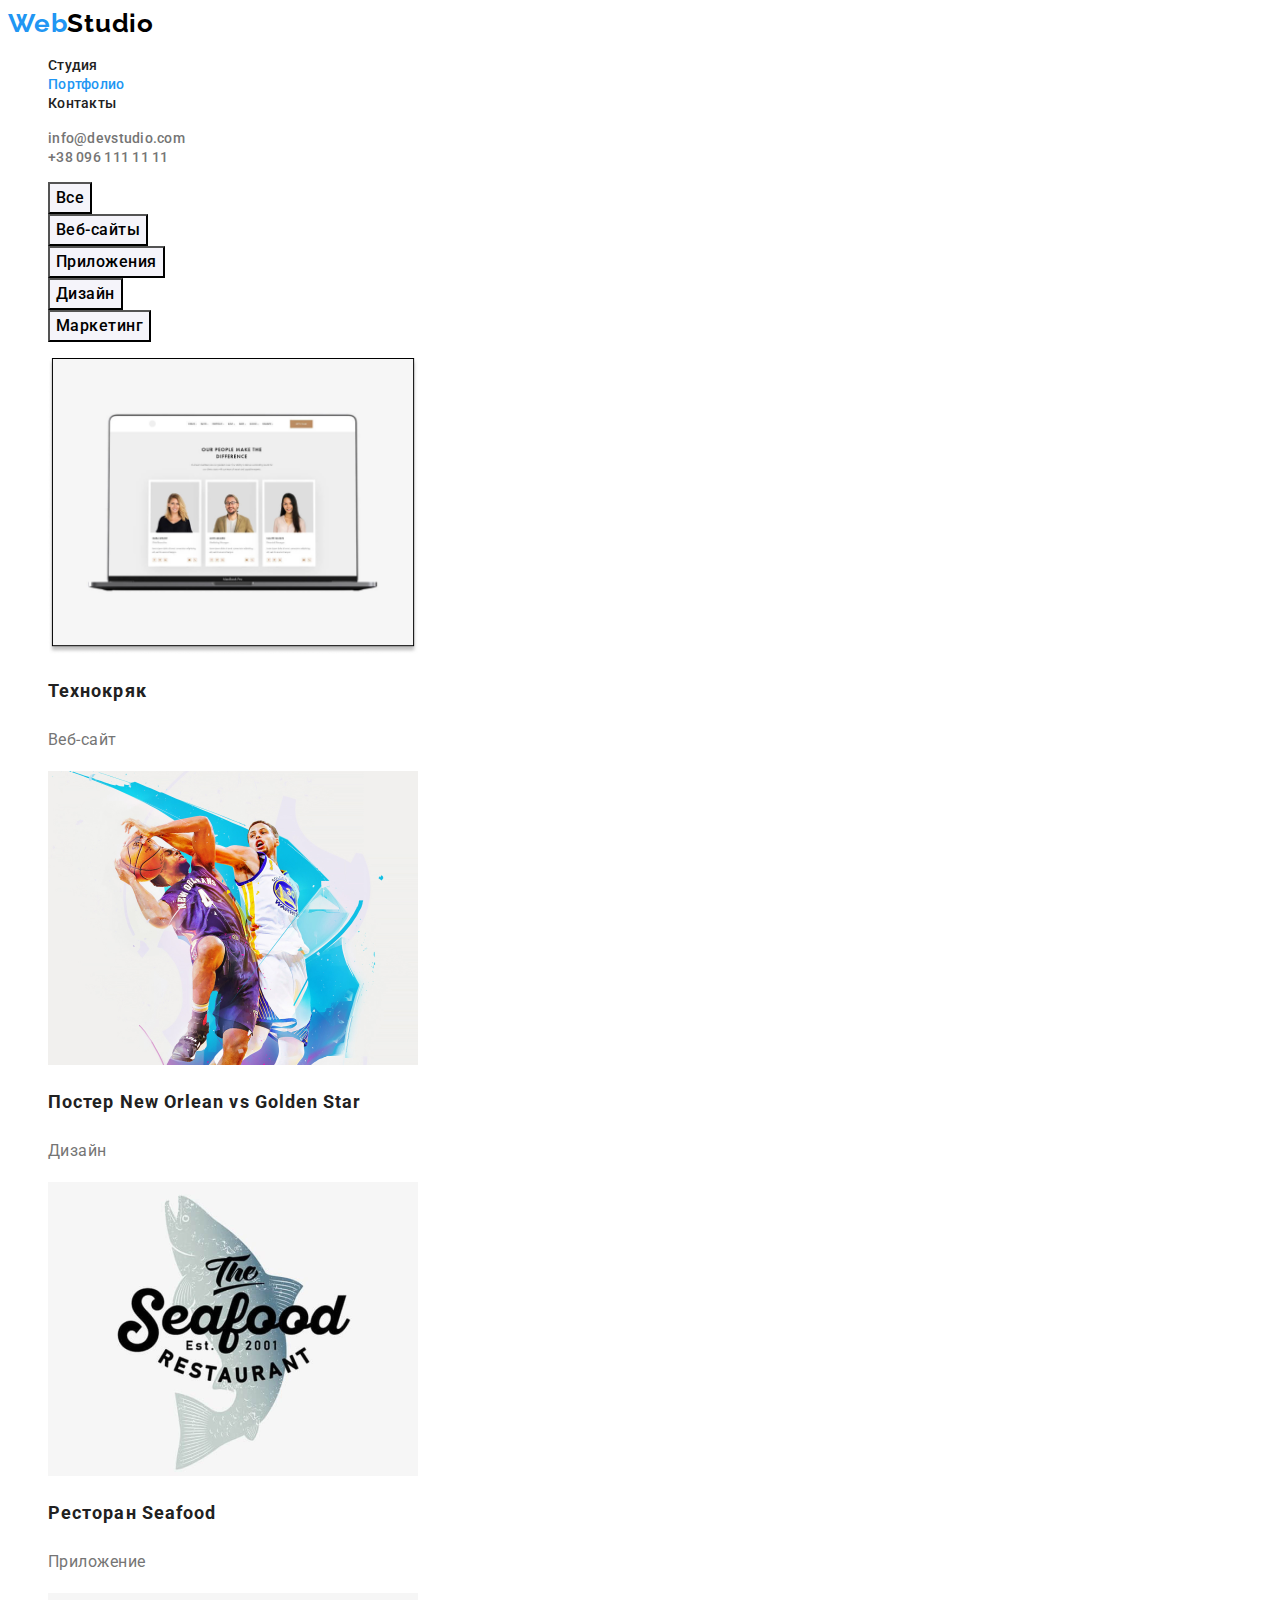
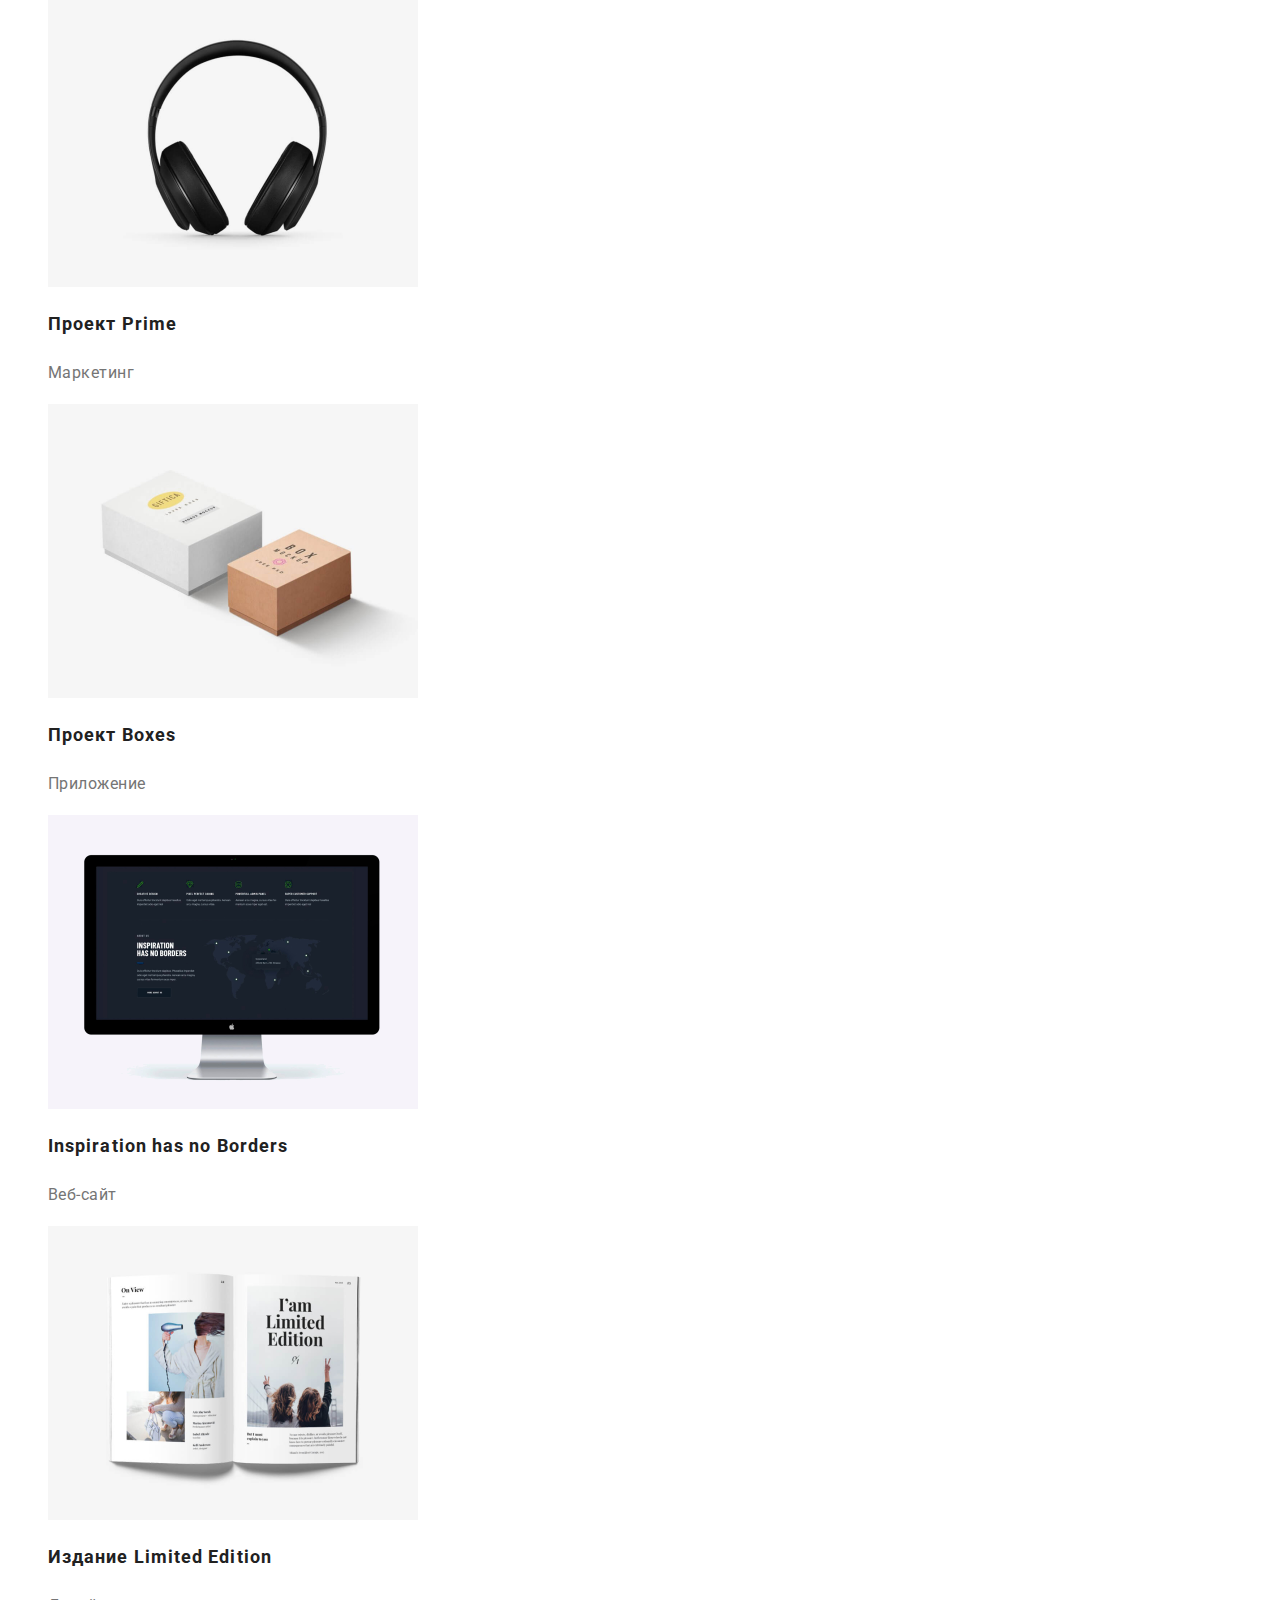
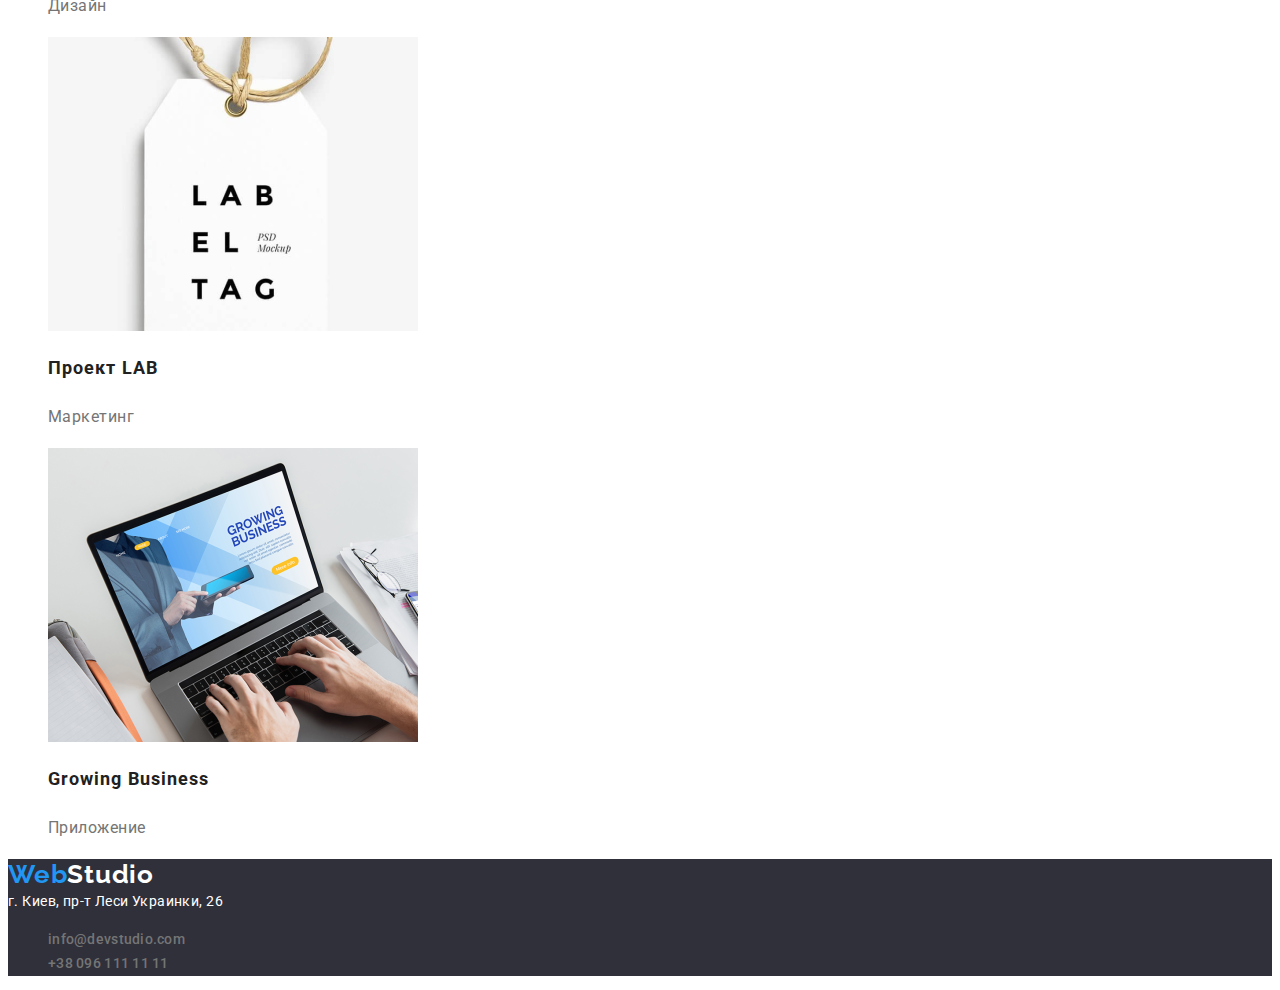
==== portfolio.html @ 5c7b4cb0 "Initial commit" ====
<!DOCTYPE html>
<html lang="en">
  <head>
    <meta charset="UTF-8" />
    <meta http-equiv="X-UA-Compatible" content="IE=edge" />
    <meta name="viewport" content="width=device-width, initial-scale=1.0" />
    <link
      href="https://fonts.googleapis.com/css2?family=Raleway:wght@700&family=Roboto:wght@400;500;700;900&display=swap"
      rel="stylesheet"
    />
    <link rel="stylesheet" href="./css/styles.css" />
    <title>Portfolio</title>
  </head>
  <body>
    <header class="header">
      <nav class="header-nav">
        <a href="./" lang="en" class="logo link">Web<span>Studio</span></a>
        <ul class="header-list">
          <li class="item"><a href="./index.html " class="link">Студия</a></li>
          <li class="item"><a href=" " class="link current">Портфолио</a></li>
          <li class="item"><a href="  " class="link">Контакты</a></li>
        </ul>
      </nav>

      <ul class="contacts">
        <li class="item">
          <a href="mailto:info@devstudio.com" class="header-mail link">info@devstudio.com</a>
        </li>
        <li class="item">
          <a href="tel:+380961111111" class="header-tel link">+38 096 111 11 11</a>
        </li>
      </ul>
    </header>

    <main>
      <section class="projects">
        <h1 class="projects-title">Проекты</h1>
        <ul>
          <li class="item"><button class="projects-button" type="button">Все</button></li>
          <li class="item"><button class="projects-button" type="button">Веб-сайты</button></li>
          <li class="item">
            <button class="projects-button" type="button">Приложения</button>
          </li>
          <li class="item"><button class="projects-button" type="button">Дизайн</button></li>
          <li class="item"><button class="projects-button" type="button">Маркетинг</button></li>
        </ul>

        <ul class="projects-list">
          <li class="item">
            <a href="" class="link">
              <img src="./img/portfolio1.jpeg" alt="открытый веб-сайт на ноутбуке" width="370" />
              <h2 class="title">Технокряк</h2>
              <p class="descr">Веб-сайт</p>
            </a>
          </li>
          <li class="item">
            <a href="" class="link">
              <img src="./img/portfolio2.jpeg" alt="два баскетболиста с мячом" width="370" />
              <h2 class="title">Постер New Orlean vs Golden Star</h2>
              <p class="descr">Дизайн</p>
            </a>
          </li>
          <li class="item">
            <a href="" class="link">
              <img src="./img/portfolio3.jpeg" alt="лого рыбного ресторана" width="370" />
              <h2 class="title">Ресторан Seafood</h2>
              <p class="descr">Приложение</p>
            </a>
          </li>
          <li class="item">
            <a href="" class="link">
              <img src="./img/portfolio4.jpeg" alt="черные наушники" width="370" />
              <h2 class="title">Проект Prime</h2>
              <p class="descr">Маркетинг</p>
            </a>
          </li>
          <li class="item">
            <a href="" class="link">
              <img src="./img/portfolio5.jpeg" alt="две коробки" width="370" />
              <h2 class="title">Проект Boxes</h2>
              <p class="descr">Приложение</p>
            </a>
          </li>
          <li class="item">
            <a href="" class="link">
              <img src="./img/portfolio6.jpeg" alt="открытый веб-сайт на аймаке" width="370" />
              <h2 class="title">Inspiration has no Borders</h2>
              <p class="descr">Веб-сайт</p>
            </a>
          </li>
          <li class="item">
            <a href="" class="link">
              <img src="./img/portfolio7.jpeg" alt="развернутый журнал" width="370" />
              <h2 class="title">Издание Limited Edition</h2>
              <p class="descr">Дизайн</p>
            </a>
          </li>
          <li class="item">
            <a href="" class="link">
              <img src="./img/portfolio8.jpeg" alt="бирка с названием бренда" width="370" />
              <h2 class="title">Проект LAB</h2>
              <p class="descr">Маркетинг</p>
            </a>
          </li>
          <li class="item">
            <a href="" class="link">
              <img src="./img/portfolio9.jpeg" alt="ноутбук с руками на нем" width="370" />
              <h2 class="title">Growing Business</h2>
              <p class="descr">Приложение</p>
            </a>
          </li>
        </ul>
      </section>
    </main>

    <footer class="footer">
      <a href="./" lang="en" class="logo link">Web<span>Studio</span></a>
      <address class="address">
        <a
          class="link map"
          href="https://www.google.com/maps/d/embed?mid=10uSM3H-mIU3GznYo2szRIEphczw&hl=en_US&ehbc=2E312F"
          target="_blank"
          rel="noopener noreferrer"
          >г. Киев, пр-т Леси Украинки, 26</a
        >
        <ul class="contacts">
          <li class="item">
            <a href="mailto:info@devstudio.com" class="header-mail link">info@devstudio.com</a>
          </li>
          <li class="item">
            <a href="tel:+380961111111" class="header-tel link">+38 096 111 11 11</a>
          </li>
        </ul>
      </address>
    </footer>
  </body>
</html>
---- css/styles.css ----
:root {
  --title-text-color: #212121;
  --descr-text-color: #757575;
  --primary-white-color: #ffffff;
  --accent-color: #2196f3;
  --footer-link-color: rgba(255, 255, 255, 0.6);
}

body {
  font-family: Roboto, sans-serif;
  background-color: #ffffff;
  color: var(--title-text-color);
}

.item {
  list-style: none;
}

.link {
  text-decoration: none;
}

.features-title,
.projects-title {
  display: none;
}

/* header */

.logo {
  color: var(--accent-color);
  font-family: "Raleway", sans-serif;
  font-weight: 700;
  font-size: 26px;
  text-decoration: none;
  line-height: 1.19;
  letter-spacing: 0.03em;
}
.logo > span {
  color: #000000;
}
.logo:hover {
  cursor: pointer;
}

.header-list .link {
  font-size: 14px;
  line-height: 1.14;
  letter-spacing: 0.02em;
  font-weight: 500;
  color: var(--title-text-color);
  text-decoration: none;
}

.contacts .link {
  font-size: 14px;
  line-height: 1.14;
  letter-spacing: 0.02em;
  font-weight: 500;
  color: #757575;
  text-decoration: none;
}
.header-list .link:hover,
.header-list .link:focus,
.header-list .link.current,
.contacts .link:hover,
.contacts .link:focus {
  color: var(--accent-color);
}

/* hero section */

.hero {
  background-color: #2f303a;
}
.hero-title {
  font-weight: 900;
  font-size: 44px;
  line-height: 1.36;
  text-align: center;
  letter-spacing: 0.06em;
  text-transform: uppercase;
  color: var(--primary-white-color);
}
.hero-button {
  font-family: inherit;
  font-weight: 700;
  font-size: 16px;
  line-height: 1.88;
  text-align: center;
  letter-spacing: 0.06em;
  background: var(--accent-color);
  color: var(--primary-white-color);
  cursor: pointer;
}

/* features */

.features .title {
  font-weight: 700;
  font-size: 14px;
  line-height: 1.14;
  letter-spacing: 0.03em;
  text-transform: uppercase;
}

.features .descr {
  font-weight: 400;
  font-size: 14px;
  line-height: 1.71;
  letter-spacing: 0.03em;
  color: var(--descr-text-color);
}

/* services */

.services .services-title {
  font-weight: 700;
  font-size: 36px;
  line-height: 1.17;
  text-align: center;
  letter-spacing: 0.03em;
}

/* team */

.team {
  background-color: #f5f4fa;
}
.team-title {
  font-weight: 700;
  font-size: 36px;
  line-height: 1.17;
  text-align: center;
  letter-spacing: 0.03em;
}
.team .name {
  font-weight: 500;
  font-size: 16px;
  line-height: 1.19;
  letter-spacing: 0.03em;
}
.team .descr {
  font-size: 16px;
  line-height: 1.19;
  letter-spacing: 0.03em;
  color: var(--descr-text-color);
}

/* footer */

.footer {
  background-color: #2f303a;
}
.footer .logo > span {
  color: var(--primary-white-color);
}
.footer .address {
  font-style: normal;
  font-size: 14px;
  line-height: 1.71;
  letter-spacing: 0.03em;
}
.address > .link {
  font-size: 14px;
  line-height: 1.71;
  letter-spacing: 0.03em;
  color: var(--primary-white-color);
}
.address .footer-link {
  font-weight: inherit;
  color: rgba(255, 255, 255, 0.6);
}
.address .link:hover,
.address .link:focus {
  color: var(--accent-color);
}

/* portfolio page */
.projects-button {
  font-family: inherit;
  font-weight: 500;
  font-size: 16px;
  line-height: 1.63;
  text-align: center;
  letter-spacing: 0.03em;
  background: #f5f4fa;
  cursor: pointer;
}
.projects-button:hover,
.projects-button:focus,
.projects-button:active {
  background: var(--accent-color);
  color: var(--primary-white-color);
}
.projects-list .title {
  font-weight: 700;
  font-size: 18px;
  line-height: 2;
  letter-spacing: 0.06em;
  color: var(--title-text-color);
}
.projects-list .descr {
  font-size: 16px;
  line-height: 1.88;
  letter-spacing: 0.03em;
  color: var(--descr-text-color);
}
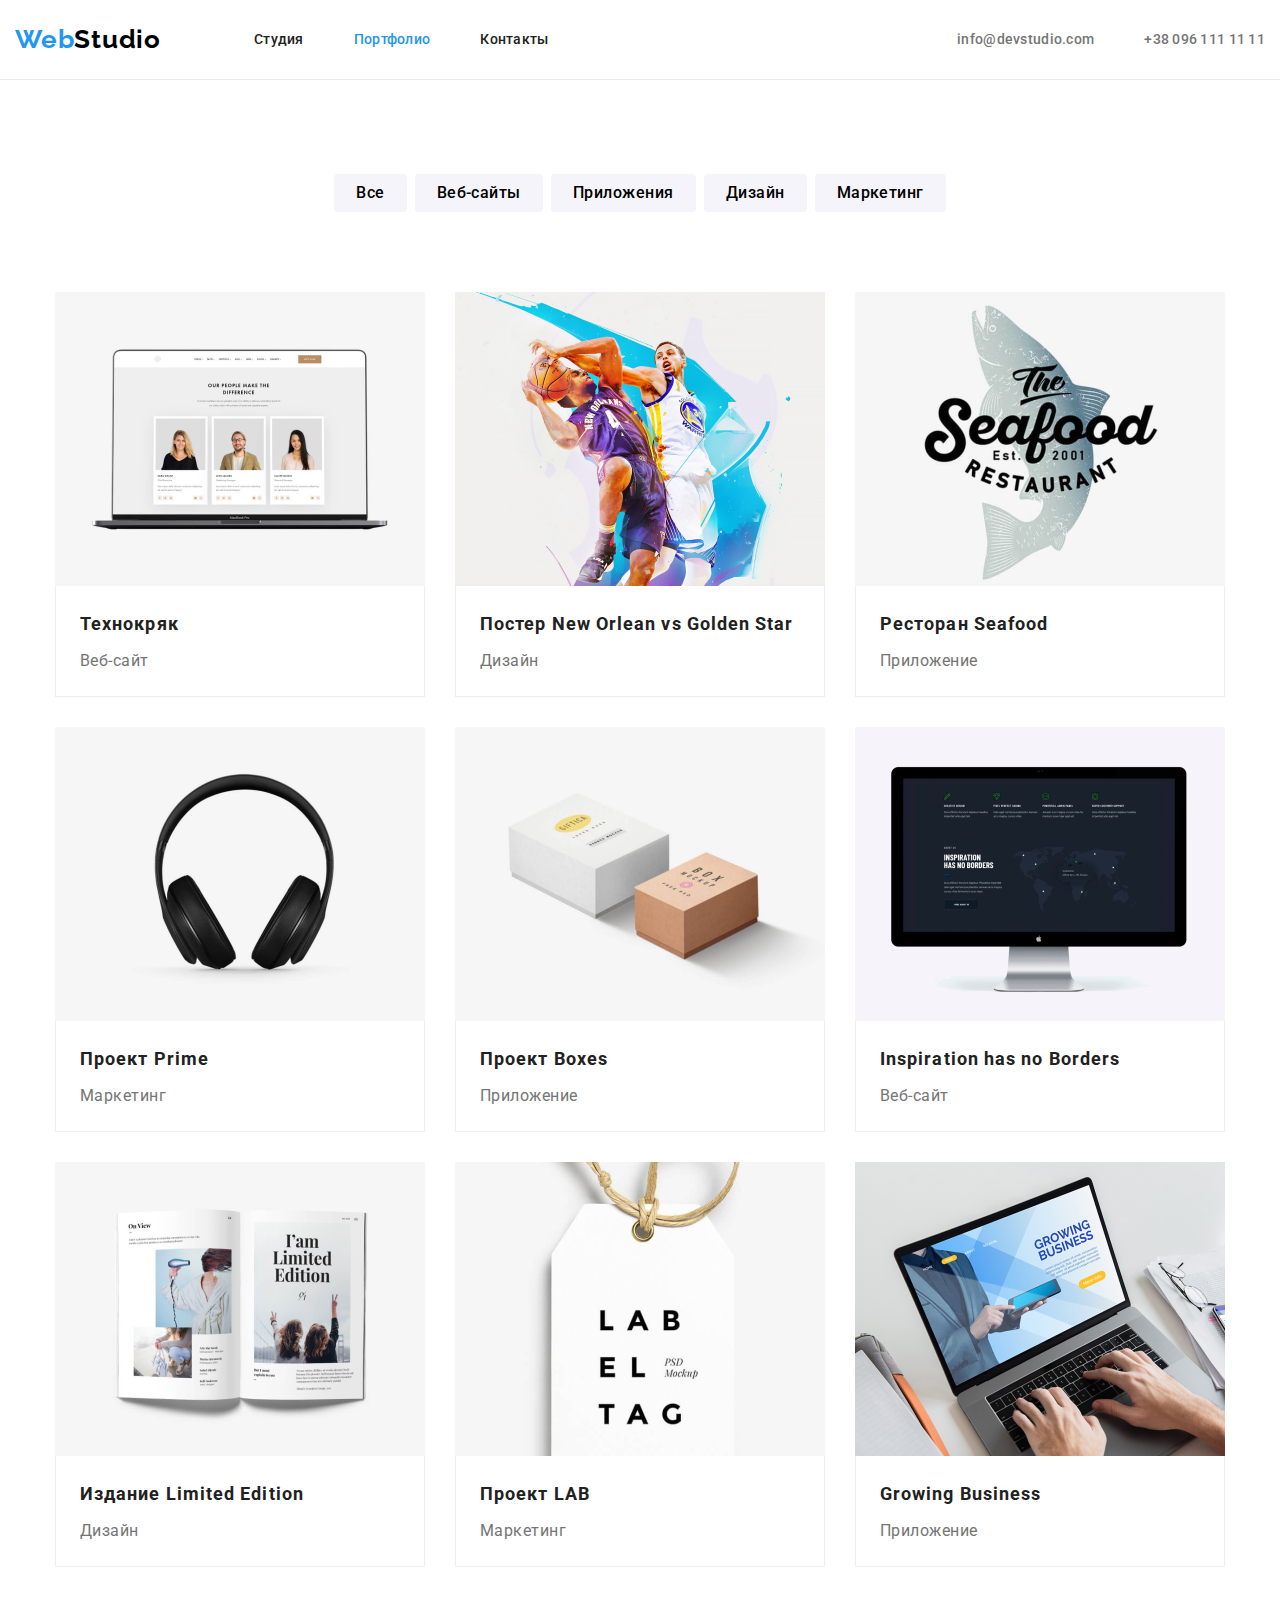
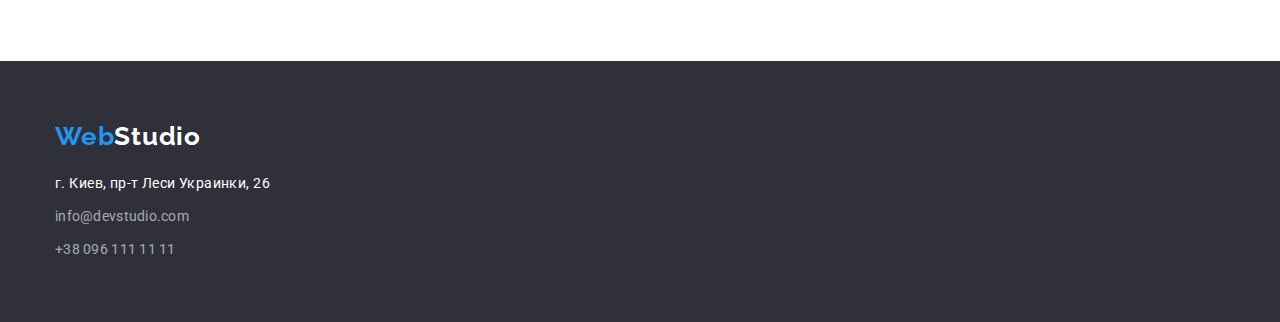
==== commit 1de2311b: "first addition" ====
--- a/portfolio.html
+++ b/portfolio.html
@@ -4,6 +4,10 @@
     <meta charset="UTF-8" />
     <meta http-equiv="X-UA-Compatible" content="IE=edge" />
     <meta name="viewport" content="width=device-width, initial-scale=1.0" />
+    <link
+      rel="stylesheet"
+      href="https://cdnjs.cloudflare.com/ajax/libs/modern-normalize/0.6.0/modern-normalize.min.css"
+    />
     <link
       href="https://fonts.googleapis.com/css2?family=Raleway:wght@700&family=Roboto:wght@400;500;700;900&display=swap"
       rel="stylesheet"
@@ -13,116 +17,16 @@
   </head>
   <body>
     <header class="header">
-      <nav class="header-nav">
-        <a href="./" lang="en" class="logo link">Web<span>Studio</span></a>
-        <ul class="header-list">
-          <li class="item"><a href="./index.html " class="link">Студия</a></li>
-          <li class="item"><a href=" " class="link current">Портфолио</a></li>
-          <li class="item"><a href="  " class="link">Контакты</a></li>
-        </ul>
-      </nav>
-
-      <ul class="contacts">
-        <li class="item">
-          <a href="mailto:info@devstudio.com" class="header-mail link">info@devstudio.com</a>
-        </li>
-        <li class="item">
-          <a href="tel:+380961111111" class="header-tel link">+38 096 111 11 11</a>
-        </li>
-      </ul>
-    </header>
-
-    <main>
-      <section class="projects">
-        <h1 class="projects-title">Проекты</h1>
-        <ul>
-          <li class="item"><button class="projects-button" type="button">Все</button></li>
-          <li class="item"><button class="projects-button" type="button">Веб-сайты</button></li>
-          <li class="item">
-            <button class="projects-button" type="button">Приложения</button>
-          </li>
-          <li class="item"><button class="projects-button" type="button">Дизайн</button></li>
-          <li class="item"><button class="projects-button" type="button">Маркетинг</button></li>
-        </ul>
-
-        <ul class="projects-list">
-          <li class="item">
-            <a href="" class="link">
-              <img src="./img/portfolio1.jpeg" alt="открытый веб-сайт на ноутбуке" width="370" />
-              <h2 class="title">Технокряк</h2>
-              <p class="descr">Веб-сайт</p>
-            </a>
-          </li>
-          <li class="item">
-            <a href="" class="link">
-              <img src="./img/portfolio2.jpeg" alt="два баскетболиста с мячом" width="370" />
-              <h2 class="title">Постер New Orlean vs Golden Star</h2>
-              <p class="descr">Дизайн</p>
-            </a>
-          </li>
-          <li class="item">
-            <a href="" class="link">
-              <img src="./img/portfolio3.jpeg" alt="лого рыбного ресторана" width="370" />
-              <h2 class="title">Ресторан Seafood</h2>
-              <p class="descr">Приложение</p>
-            </a>
-          </li>
-          <li class="item">
-            <a href="" class="link">
-              <img src="./img/portfolio4.jpeg" alt="черные наушники" width="370" />
-              <h2 class="title">Проект Prime</h2>
-              <p class="descr">Маркетинг</p>
-            </a>
-          </li>
-          <li class="item">
-            <a href="" class="link">
-              <img src="./img/portfolio5.jpeg" alt="две коробки" width="370" />
-              <h2 class="title">Проект Boxes</h2>
-              <p class="descr">Приложение</p>
-            </a>
-          </li>
-          <li class="item">
-            <a href="" class="link">
-              <img src="./img/portfolio6.jpeg" alt="открытый веб-сайт на аймаке" width="370" />
-              <h2 class="title">Inspiration has no Borders</h2>
-              <p class="descr">Веб-сайт</p>
-            </a>
-          </li>
-          <li class="item">
-            <a href="" class="link">
-              <img src="./img/portfolio7.jpeg" alt="развернутый журнал" width="370" />
-              <h2 class="title">Издание Limited Edition</h2>
-              <p class="descr">Дизайн</p>
-            </a>
-          </li>
-          <li class="item">
-            <a href="" class="link">
-              <img src="./img/portfolio8.jpeg" alt="бирка с названием бренда" width="370" />
-              <h2 class="title">Проект LAB</h2>
-              <p class="descr">Маркетинг</p>
-            </a>
-          </li>
-          <li class="item">
-            <a href="" class="link">
-              <img src="./img/portfolio9.jpeg" alt="ноутбук с руками на нем" width="370" />
-              <h2 class="title">Growing Business</h2>
-              <p class="descr">Приложение</p>
-            </a>
-          </li>
-        </ul>
-      </section>
-    </main>
-
-    <footer class="footer">
-      <a href="./" lang="en" class="logo link">Web<span>Studio</span></a>
-      <address class="address">
-        <a
-          class="link map"
-          href="https://www.google.com/maps/d/embed?mid=10uSM3H-mIU3GznYo2szRIEphczw&hl=en_US&ehbc=2E312F"
-          target="_blank"
-          rel="noopener noreferrer"
-          >г. Киев, пр-т Леси Украинки, 26</a
-        >
+      <div class="container">
+        <nav class="header-nav">
+          <a href="./" lang="en" class="logo header-logo link">Web<span>Studio</span></a>
+          <ul class="header-list">
+            <li class="item"><a href="./index.html " class="link">Студия</a></li>
+            <li class="item"><a href=" " class="link current">Портфолио</a></li>
+            <li class="item"><a href="  " class="link">Контакты</a></li>
+          </ul>
+        </nav>
+
         <ul class="contacts">
           <li class="item">
             <a href="mailto:info@devstudio.com" class="header-mail link">info@devstudio.com</a>
@@ -131,7 +35,180 @@
             <a href="tel:+380961111111" class="header-tel link">+38 096 111 11 11</a>
           </li>
         </ul>
-      </address>
+      </div>
+    </header>
+
+    <main>
+      <section class="projects">
+        <div class="container">
+          <h1 class="projects-title">Проекты</h1>
+          <ul class="projects-tabs">
+            <li class="item"><button class="projects-button btn" type="button">Все</button></li>
+            <li class="item">
+              <button class="projects-button btn" type="button">Веб-сайты</button>
+            </li>
+            <li class="item">
+              <button class="projects-button btn" type="button">Приложения</button>
+            </li>
+            <li class="item"><button class="projects-button btn" type="button">Дизайн</button></li>
+            <li class="item">
+              <button class="projects-button btn" type="button">Маркетинг</button>
+            </li>
+          </ul>
+
+          <ul class="projects-list">
+            <li class="item">
+              <a href="" class="link">
+                <img
+                  class="project-pic"
+                  src="./img/portfolio1.jpeg"
+                  alt="открытый веб-сайт на ноутбуке"
+                  width="370"
+                />
+                <div class="item-border">
+                  <h2 class="title">Технокряк</h2>
+                  <p class="descr">Веб-сайт</p>
+                </div>
+              </a>
+            </li>
+            <li class="item">
+              <a href="" class="link">
+                <img
+                  class="project-pic"
+                  src="./img/portfolio2.jpeg"
+                  alt="два баскетболиста с мячом"
+                  width="370"
+                />
+                <div class="item-border">
+                  <h2 class="title">Постер New Orlean vs Golden Star</h2>
+                  <p class="descr">Дизайн</p>
+                </div>
+              </a>
+            </li>
+            <li class="item">
+              <a href="" class="link">
+                <img
+                  class="project-pic"
+                  src="./img/portfolio3.jpeg"
+                  alt="лого рыбного ресторана"
+                  width="370"
+                />
+                <div class="item-border">
+                  <h2 class="title">Ресторан Seafood</h2>
+                  <p class="descr">Приложение</p>
+                </div>
+              </a>
+            </li>
+            <li class="item">
+              <a href="" class="link">
+                <img
+                  class="project-pic"
+                  src="./img/portfolio4.jpeg"
+                  alt="черные наушники"
+                  width="370"
+                />
+                <div class="item-border">
+                  <h2 class="title">Проект Prime</h2>
+                  <p class="descr">Маркетинг</p>
+                </div>
+              </a>
+            </li>
+            <li class="item">
+              <a href="" class="link">
+                <img
+                  class="project-pic"
+                  src="./img/portfolio5.jpeg"
+                  alt="две коробки"
+                  width="370"
+                />
+                <div class="item-border">
+                  <h2 class="title">Проект Boxes</h2>
+                  <p class="descr">Приложение</p>
+                </div>
+              </a>
+            </li>
+            <li class="item">
+              <a href="" class="link">
+                <img
+                  class="project-pic"
+                  src="./img/portfolio6.jpeg"
+                  alt="открытый веб-сайт на аймаке"
+                  width="370"
+                />
+                <div class="item-border">
+                  <h2 class="title">Inspiration has no Borders</h2>
+                  <p class="descr">Веб-сайт</p>
+                </div>
+              </a>
+            </li>
+            <li class="item">
+              <a href="" class="link">
+                <img
+                  class="project-pic"
+                  src="./img/portfolio7.jpeg"
+                  alt="развернутый журнал"
+                  width="370"
+                />
+                <div class="item-border">
+                  <h2 class="title">Издание Limited Edition</h2>
+                  <p class="descr">Дизайн</p>
+                </div>
+              </a>
+            </li>
+            <li class="item">
+              <a href="" class="link">
+                <img
+                  class="project-pic"
+                  src="./img/portfolio8.jpeg"
+                  alt="бирка с названием бренда"
+                  width="370"
+                />
+                <div class="item-border">
+                  <h2 class="title">Проект LAB</h2>
+                  <p class="descr">Маркетинг</p>
+                </div>
+              </a>
+            </li>
+            <li class="item">
+              <a href="" class="link">
+                <img
+                  class="project-pic"
+                  src="./img/portfolio9.jpeg"
+                  alt="ноутбук с руками на нем"
+                  width="370"
+                />
+                <div class="item-border">
+                  <h2 class="title">Growing Business</h2>
+                  <p class="descr">Приложение</p>
+                </div>
+              </a>
+            </li>
+          </ul>
+        </div>
+      </section>
+    </main>
+
+    <footer class="footer">
+      <div class="container">
+        <a href="./" lang="en" class="logo link">Web<span>Studio</span></a>
+        <address class="address">
+          <a
+            class="link map"
+            href="https://www.google.com/maps/d/embed?mid=10uSM3H-mIU3GznYo2szRIEphczw&hl=en_US&ehbc=2E312F"
+            target="_blank"
+            rel="noopener noreferrer"
+            >г. Киев, пр-т Леси Украинки, 26</a
+          >
+          <ul class="contacts">
+            <li class="item">
+              <a href="mailto:info@devstudio.com" class="link footer-link">info@devstudio.com</a>
+            </li>
+            <li class="item">
+              <a href="tel:+380961111111" class="link footer-link">+38 096 111 11 11</a>
+            </li>
+          </ul>
+        </address>
+      </div>
     </footer>
   </body>
 </html>
--- a/css/styles.css
+++ b/css/styles.css
@@ -10,6 +10,15 @@
   font-family: Roboto, sans-serif;
   background-color: #ffffff;
   color: var(--title-text-color);
+
+  margin: 0;
+}
+.container {
+  margin-right: auto;
+  margin-left: auto;
+  padding-right: 15px;
+  padding-left: 15px;
+  width: 1200px;
 }
 
 .item {
@@ -26,7 +35,20 @@
 }
 
 /* header */
-
+.header {
+  display: flex;
+  align-items: center;
+  height: 80px;
+  border-bottom: 1px solid #ececec;
+}
+.header .container {
+  display: flex;
+  justify-content: space-between;
+  width: 100vw;
+}
+.header-logo {
+  margin-right: 93px;
+}
 .logo {
   color: var(--accent-color);
   font-family: "Raleway", sans-serif;
@@ -36,6 +58,7 @@
   line-height: 1.19;
   letter-spacing: 0.03em;
 }
+
 .logo > span {
   color: #000000;
 }
@@ -43,6 +66,22 @@
   cursor: pointer;
 }
 
+.header-nav {
+  display: flex;
+  align-items: center;
+}
+.header-list {
+  display: flex;
+  padding-left: 0;
+}
+.header .item:not(:last-child) {
+  margin-right: 50px;
+}
+.header .contacts {
+  margin-right: 0;
+  padding-left: 0;
+  display: flex;
+}
 .header-list .link {
   font-size: 14px;
   line-height: 1.14;
@@ -71,9 +110,13 @@
 /* hero section */
 
 .hero {
+  padding: 200px 0px;
   background-color: #2f303a;
 }
 .hero-title {
+  max-width: 696px;
+  margin: 0 auto;
+
   font-weight: 900;
   font-size: 44px;
   line-height: 1.36;
@@ -82,7 +125,16 @@
   text-transform: uppercase;
   color: var(--primary-white-color);
 }
+.btn {
+  border: 0;
+  border-radius: 4px;
+}
 .hero-button {
+  display: block;
+  margin: 0 auto;
+  margin-top: 30px;
+  width: 200px;
+  height: 50px;
   font-family: inherit;
   font-weight: 700;
   font-size: 16px;
@@ -96,7 +148,25 @@
 
 /* features */
 
+.features {
+  padding-top: 94px;
+  padding-bottom: 94px;
+}
+
+.features-list {
+  display: flex;
+  justify-content: space-between;
+  align-items: center;
+  padding-left: 0;
+}
+
+.features .item {
+  width: 270px;
+}
+
 .features .title {
+  margin-top: 0;
+  margin-bottom: 0;
   font-weight: 700;
   font-size: 14px;
   line-height: 1.14;
@@ -105,6 +175,7 @@
 }
 
 .features .descr {
+  margin-bottom: 0;
   font-weight: 400;
   font-size: 14px;
   line-height: 1.71;
@@ -114,7 +185,13 @@
 
 /* services */
 
+.services {
+  padding-bottom: 94px;
+}
+
 .services .services-title {
+  margin-top: 0;
+  margin-bottom: 0;
   font-weight: 700;
   font-size: 36px;
   line-height: 1.17;
@@ -122,40 +199,67 @@
   letter-spacing: 0.03em;
 }
 
+.services-list {
+  display: flex;
+  justify-content: space-between;
+  padding-left: 0;
+  margin-top: 50px;
+}
+
 /* team */
 
 .team {
+  padding-top: 94px;
+  padding-bottom: 94px;
   background-color: #f5f4fa;
 }
 .team-title {
+  margin: 0 auto;
   font-weight: 700;
   font-size: 36px;
   line-height: 1.17;
   text-align: center;
   letter-spacing: 0.03em;
 }
+.team-list {
+  display: flex;
+  justify-content: space-between;
+  padding-left: 0;
+  margin-top: 50px;
+}
+
+.team .item {
+  background-color: var(--primary-white-color);
+  width: 270px;
+}
+
 .team .name {
   font-weight: 500;
   font-size: 16px;
   line-height: 1.19;
   letter-spacing: 0.03em;
+  text-align: center;
 }
 .team .descr {
   font-size: 16px;
   line-height: 1.19;
   letter-spacing: 0.03em;
   color: var(--descr-text-color);
+  text-align: center;
 }
 
 /* footer */
 
 .footer {
+  padding-top: 60px;
+  padding-bottom: 60px;
   background-color: #2f303a;
 }
 .footer .logo > span {
   color: var(--primary-white-color);
 }
 .footer .address {
+  margin-top: 20px;
   font-style: normal;
   font-size: 14px;
   line-height: 1.71;
@@ -175,9 +279,37 @@
 .address .link:focus {
   color: var(--accent-color);
 }
+.footer .contacts {
+  margin-top: 9px;
+  margin-bottom: 0;
+  padding-left: 0;
+}
+
+.footer .item:not(:first-child) {
+  margin-top: 9px;
+}
 
 /* portfolio page */
+.projects {
+  margin-top: 94px;
+  margin-bottom: 94px;
+}
+.projects-tabs {
+  display: flex;
+  justify-content: center;
+  padding-left: 0;
+  margin-top: 0;
+  margin-bottom: 0;
+}
+
+.projects-tabs > .item:not(:last-child) {
+  margin-right: 8px;
+}
 .projects-button {
+  width: 100%;
+  height: 38px;
+  padding-left: 22px;
+  padding-right: 22px;
   font-family: inherit;
   font-weight: 500;
   font-size: 16px;
@@ -193,7 +325,33 @@
   background: var(--accent-color);
   color: var(--primary-white-color);
 }
+.project-pic {
+  display: block;
+}
+.projects-list {
+  display: flex;
+  flex-wrap: wrap;
+  padding-left: 0;
+  margin-bottom: 0;
+  margin-top: 50px;
+}
+
+.projects .item:nth-child(-n + 6) {
+  margin-bottom: 30px;
+}
+
+.projects-list .item:not(:nth-child(3n)) {
+  margin-right: 30px;
+}
+
+.projects .item-border {
+  border: 1px solid #eeeeee;
+  border-top: none;
+  padding: 20px 24px;
+}
 .projects-list .title {
+  margin-top: 0;
+  margin-bottom: 0;
   font-weight: 700;
   font-size: 18px;
   line-height: 2;
@@ -201,6 +359,8 @@
   color: var(--title-text-color);
 }
 .projects-list .descr {
+  margin-top: 4px;
+  margin-bottom: 0;
   font-size: 16px;
   line-height: 1.88;
   letter-spacing: 0.03em;
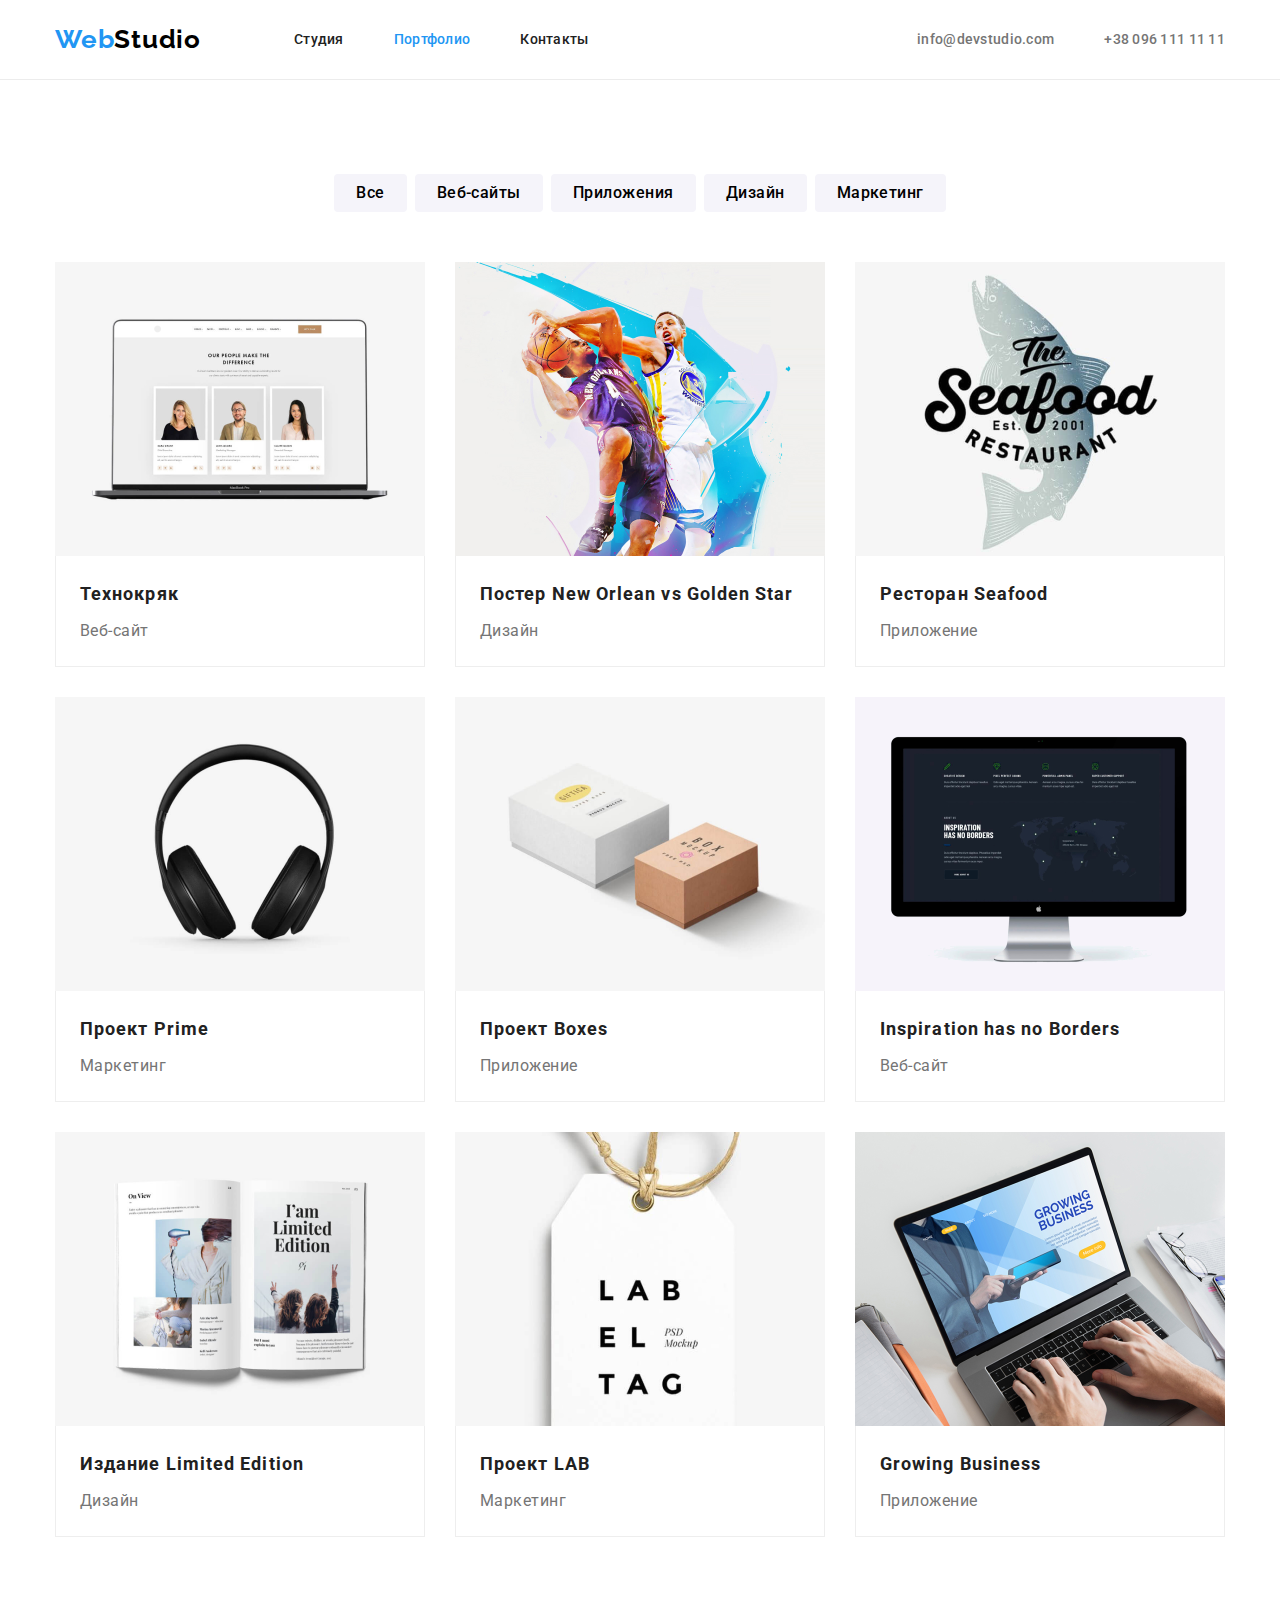
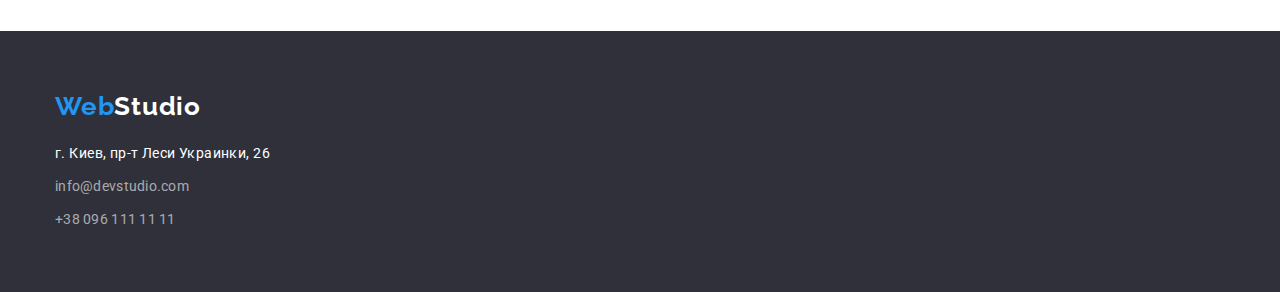
==== commit 9b400787: "refinement" ====
--- a/portfolio.html
+++ b/portfolio.html
@@ -43,21 +43,25 @@
         <div class="container">
           <h1 class="projects-title">Проекты</h1>
           <ul class="projects-tabs">
-            <li class="item"><button class="projects-button btn" type="button">Все</button></li>
-            <li class="item">
+            <li class="tab-item item">
+              <button class="projects-button btn" type="button">Все</button>
+            </li>
+            <li class="tab-item item">
               <button class="projects-button btn" type="button">Веб-сайты</button>
             </li>
-            <li class="item">
+            <li class="tab-item item">
               <button class="projects-button btn" type="button">Приложения</button>
             </li>
-            <li class="item"><button class="projects-button btn" type="button">Дизайн</button></li>
-            <li class="item">
+            <li class="tab-item item">
+              <button class="projects-button btn" type="button">Дизайн</button>
+            </li>
+            <li class="tab-item item">
               <button class="projects-button btn" type="button">Маркетинг</button>
             </li>
           </ul>
 
           <ul class="projects-list">
-            <li class="item">
+            <li class="item project-item">
               <a href="" class="link">
                 <img
                   class="project-pic"
@@ -71,7 +75,7 @@
                 </div>
               </a>
             </li>
-            <li class="item">
+            <li class="item project-item">
               <a href="" class="link">
                 <img
                   class="project-pic"
@@ -85,7 +89,7 @@
                 </div>
               </a>
             </li>
-            <li class="item">
+            <li class="item project-item">
               <a href="" class="link">
                 <img
                   class="project-pic"
@@ -99,7 +103,7 @@
                 </div>
               </a>
             </li>
-            <li class="item">
+            <li class="item project-item">
               <a href="" class="link">
                 <img
                   class="project-pic"
@@ -113,7 +117,7 @@
                 </div>
               </a>
             </li>
-            <li class="item">
+            <li class="item project-item">
               <a href="" class="link">
                 <img
                   class="project-pic"
@@ -127,7 +131,7 @@
                 </div>
               </a>
             </li>
-            <li class="item">
+            <li class="item project-item">
               <a href="" class="link">
                 <img
                   class="project-pic"
@@ -141,7 +145,7 @@
                 </div>
               </a>
             </li>
-            <li class="item">
+            <li class="item project-item">
               <a href="" class="link">
                 <img
                   class="project-pic"
@@ -155,7 +159,7 @@
                 </div>
               </a>
             </li>
-            <li class="item">
+            <li class="item project-item">
               <a href="" class="link">
                 <img
                   class="project-pic"
@@ -169,7 +173,7 @@
                 </div>
               </a>
             </li>
-            <li class="item">
+            <li class="item project-item">
               <a href="" class="link">
                 <img
                   class="project-pic"
--- a/css/styles.css
+++ b/css/styles.css
@@ -20,7 +20,15 @@
   padding-left: 15px;
   width: 1200px;
 }
-
+h1,
+h2,
+h3,
+ul,
+li,
+p {
+  margin: 0;
+  padding: 0;
+}
 .item {
   list-style: none;
 }
@@ -44,7 +52,6 @@
 .header .container {
   display: flex;
   justify-content: space-between;
-  width: 100vw;
 }
 .header-logo {
   margin-right: 93px;
@@ -72,7 +79,7 @@
 }
 .header-list {
   display: flex;
-  padding-left: 0;
+  align-items: center;
 }
 .header .item:not(:last-child) {
   margin-right: 50px;
@@ -81,8 +88,10 @@
   margin-right: 0;
   padding-left: 0;
   display: flex;
+  align-items: center;
 }
 .header-list .link {
+  display: block;
   font-size: 14px;
   line-height: 1.14;
   letter-spacing: 0.02em;
@@ -92,6 +101,7 @@
 }
 
 .contacts .link {
+  display: block;
   font-size: 14px;
   line-height: 1.14;
   letter-spacing: 0.02em;
@@ -157,7 +167,6 @@
   display: flex;
   justify-content: space-between;
   align-items: center;
-  padding-left: 0;
 }
 
 .features .item {
@@ -165,8 +174,6 @@
 }
 
 .features .title {
-  margin-top: 0;
-  margin-bottom: 0;
   font-weight: 700;
   font-size: 14px;
   line-height: 1.14;
@@ -175,7 +182,7 @@
 }
 
 .features .descr {
-  margin-bottom: 0;
+  margin-top: 10px;
   font-weight: 400;
   font-size: 14px;
   line-height: 1.71;
@@ -190,8 +197,6 @@
 }
 
 .services .services-title {
-  margin-top: 0;
-  margin-bottom: 0;
   font-weight: 700;
   font-size: 36px;
   line-height: 1.17;
@@ -202,7 +207,6 @@
 .services-list {
   display: flex;
   justify-content: space-between;
-  padding-left: 0;
   margin-top: 50px;
 }
 
@@ -223,7 +227,9 @@
 }
 .team-list {
   display: flex;
-  justify-content: space-between;
+  justify-content: center;
+  flex-wrap: wrap;
+  column-gap: 30px;
   padding-left: 0;
   margin-top: 50px;
 }
@@ -232,7 +238,10 @@
   background-color: var(--primary-white-color);
   width: 270px;
 }
-
+.member-info {
+  padding-top: 30px;
+  padding-bottom: 30px;
+}
 .team .name {
   font-weight: 500;
   font-size: 16px;
@@ -241,6 +250,7 @@
   text-align: center;
 }
 .team .descr {
+  margin-top: 10px;
   font-size: 16px;
   line-height: 1.19;
   letter-spacing: 0.03em;
@@ -266,12 +276,16 @@
   letter-spacing: 0.03em;
 }
 .address > .link {
+  display: block;
   font-size: 14px;
   line-height: 1.71;
   letter-spacing: 0.03em;
   color: var(--primary-white-color);
 }
 .address .footer-link {
+  display: block;
+  font-size: 14px;
+  line-height: 1.71;
   font-weight: inherit;
   color: rgba(255, 255, 255, 0.6);
 }
@@ -290,9 +304,10 @@
 }
 
 /* portfolio page */
+
 .projects {
-  margin-top: 94px;
-  margin-bottom: 94px;
+  padding-top: 94px;
+  padding-bottom: 94px;
 }
 .projects-tabs {
   display: flex;
@@ -304,6 +319,9 @@
 
 .projects-tabs > .item:not(:last-child) {
   margin-right: 8px;
+}
+.tab-item {
+  margin-bottom: 0;
 }
 .projects-button {
   width: 100%;
@@ -336,7 +354,7 @@
   margin-top: 50px;
 }
 
-.projects .item:nth-child(-n + 6) {
+.projects .project-item:nth-child(-n + 6) {
   margin-bottom: 30px;
 }
 
